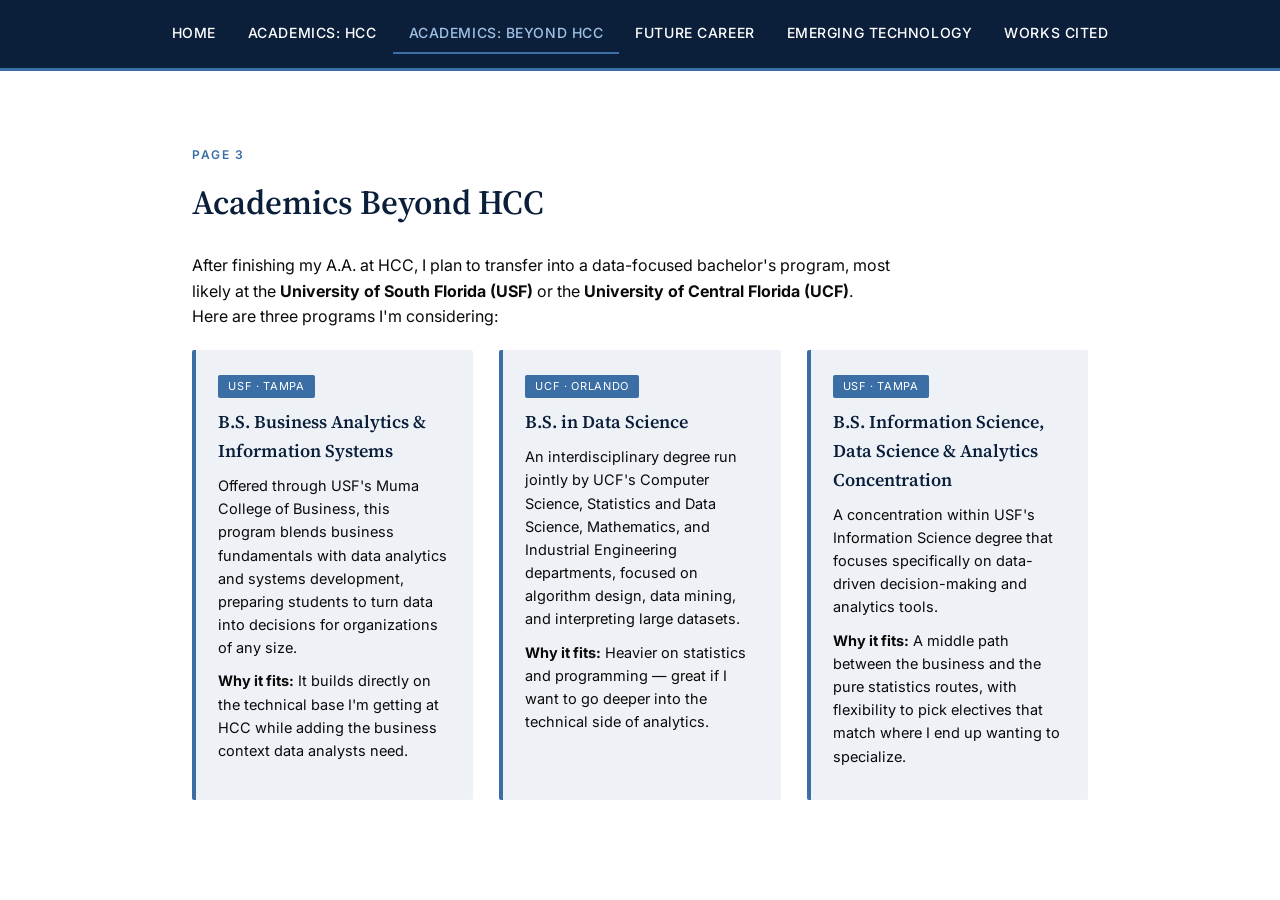
==== academics-beyond.html @ fdd37890 "Add files via upload" ====
<!DOCTYPE html>
<html lang="en">
<head>
<meta charset="UTF-8">
<meta name="viewport" content="width=device-width, initial-scale=1.0">
<title>Academics Beyond HCC | My Academic & Career Portfolio</title>
<link rel="preconnect" href="https://fonts.googleapis.com">
<link href="https://fonts.googleapis.com/css2?family=Source+Serif+4:opsz,wght@8..60,400;8..60,600;8..60,700&family=Inter:wght@400;500;600&display=swap" rel="stylesheet">
<link rel="stylesheet" href="style.css">
</head>
<body>

<nav>
  <a href="index.html">Home</a>
  <a href="academics-hcc.html">Academics: HCC</a>
  <a href="academics-beyond.html" class="active">Academics: Beyond HCC</a>
  <a href="future-career.html">Future Career</a>
  <a href="emerging-tech.html">Emerging Technology</a>
  <a href="works-cited.html">Works Cited</a>
</nav>

<main>
  <span class="eyebrow">Page 3</span>
  <h2>Academics Beyond HCC</h2>
  <p>After finishing my A.A. at HCC, I plan to transfer into a data-focused bachelor's program, most likely at the <strong>University of South Florida (USF)</strong> or the <strong>University of Central Florida (UCF)</strong>. Here are three programs I'm considering:</p>
  <div class="cols3">
    <div class="card">
      <span class="tag">USF · Tampa</span>
      <h3>B.S. Business Analytics & Information Systems</h3>
      <p>Offered through USF's Muma College of Business, this program blends business fundamentals with data analytics and systems development, preparing students to turn data into decisions for organizations of any size.</p>
      <p><strong>Why it fits:</strong> It builds directly on the technical base I'm getting at HCC while adding the business context data analysts need.</p>
    </div>
    <div class="card">
      <span class="tag">UCF · Orlando</span>
      <h3>B.S. in Data Science</h3>
      <p>An interdisciplinary degree run jointly by UCF's Computer Science, Statistics and Data Science, Mathematics, and Industrial Engineering departments, focused on algorithm design, data mining, and interpreting large datasets.</p>
      <p><strong>Why it fits:</strong> Heavier on statistics and programming — great if I want to go deeper into the technical side of analytics.</p>
    </div>
    <div class="card">
      <span class="tag">USF · Tampa</span>
      <h3>B.S. Information Science, Data Science & Analytics Concentration</h3>
      <p>A concentration within USF's Information Science degree that focuses specifically on data-driven decision-making and analytics tools.</p>
      <p><strong>Why it fits:</strong> A middle path between the business and the pure statistics routes, with flexibility to pick electives that match where I end up wanting to specialize.</p>
    </div>
  </div>
</main>

</body>
</html>
---- style.css ----
:root{
  --navy:#0B1F3A;
  --black:#0A0A0A;
  --white:#FFFFFF;
  --steel:#3B6EA5;
  --mist:#EEF2F7;
  --line:#D7DEE7;
  --font-head:'Source Serif 4', serif;
  --font-body:'Inter', sans-serif;
}
*{box-sizing:border-box; margin:0; padding:0;}
body{ font-family:var(--font-body); color:var(--black); background:var(--white); line-height:1.6; }
h1,h2,h3{ font-family:var(--font-head); color:var(--navy); font-weight:600; }
a{ color:var(--steel); }

nav{
  position:sticky; top:0; z-index:10;
  background:var(--navy);
  display:flex; flex-wrap:wrap; justify-content:center;
  padding:14px 10px;
  border-bottom:3px solid var(--steel);
}
nav a{
  color:var(--white); text-decoration:none;
  font-size:14px; letter-spacing:.04em; text-transform:uppercase;
  padding:8px 16px; font-weight:500;
}
nav a.active{ color:#9FC1E6; border-bottom:2px solid var(--steel); }
nav a:hover{ color:#9FC1E6; }

main{ padding:70px 8vw; max-width:1100px; margin:0 auto; min-height:60vh; }

.eyebrow{
  display:inline-block; font-size:12px; letter-spacing:.12em;
  text-transform:uppercase; color:var(--steel); font-weight:600;
  margin-bottom:10px;
}
h2{ font-size:34px; margin-bottom:24px; }
p{ margin-bottom:14px; max-width:70ch; }

#home-hero{
  background:var(--navy); color:var(--white); text-align:center;
  padding:100px 8vw;
}
#home-hero .eyebrow{ color:#9FC1E6; }
#home-hero h1{ color:var(--white); font-size:46px; margin-bottom:10px; }
#home-hero p{ color:#D7E3F0; margin:0 auto 30px; font-size:18px; }
.photo-placeholder{
  width:170px; height:170px; border-radius:50%;
  border:3px solid var(--steel);
  margin:0 auto 26px;
  display:flex; align-items:center; justify-content:center;
  color:#9FC1E6; font-size:13px; background:rgba(255,255,255,.05);
}

.cols3{ display:grid; grid-template-columns:repeat(3,1fr); gap:26px; margin-top:20px; }
.cols2{ display:grid; grid-template-columns:1.1fr .9fr; gap:40px; align-items:start; }
@media(max-width:800px){ .cols3{grid-template-columns:1fr;} .cols2{grid-template-columns:1fr;} }

.card{ background:var(--mist); border-left:4px solid var(--steel); padding:22px; border-radius:2px; }
.card h3{ font-size:18px; margin-bottom:8px; }
.card p{ font-size:14.5px; margin-bottom:10px; }

ul.classes{ list-style:none; }
ul.classes li{
  padding:10px 0 10px 28px; border-bottom:1px solid var(--line);
  position:relative; font-size:15px;
}
ul.classes li::before{ content:"—"; position:absolute; left:0; color:var(--steel); font-weight:700; }

.icon-frame{ background:var(--navy); border-radius:6px; padding:24px; display:flex; align-items:center; justify-content:center; }

.tag{
  display:inline-block; background:var(--steel); color:var(--white);
  font-size:11px; text-transform:uppercase; letter-spacing:.06em;
  padding:3px 10px; border-radius:2px; margin-bottom:10px;
}

footer{ background:var(--black); color:#B9C3D0; padding:50px 8vw; font-size:13px; }
footer h2{ color:var(--white); font-size:22px; }
footer ol{ margin-left:20px; margin-top:16px; }
footer li{ margin-bottom:10px; }
footer a{ color:#9FC1E6; }
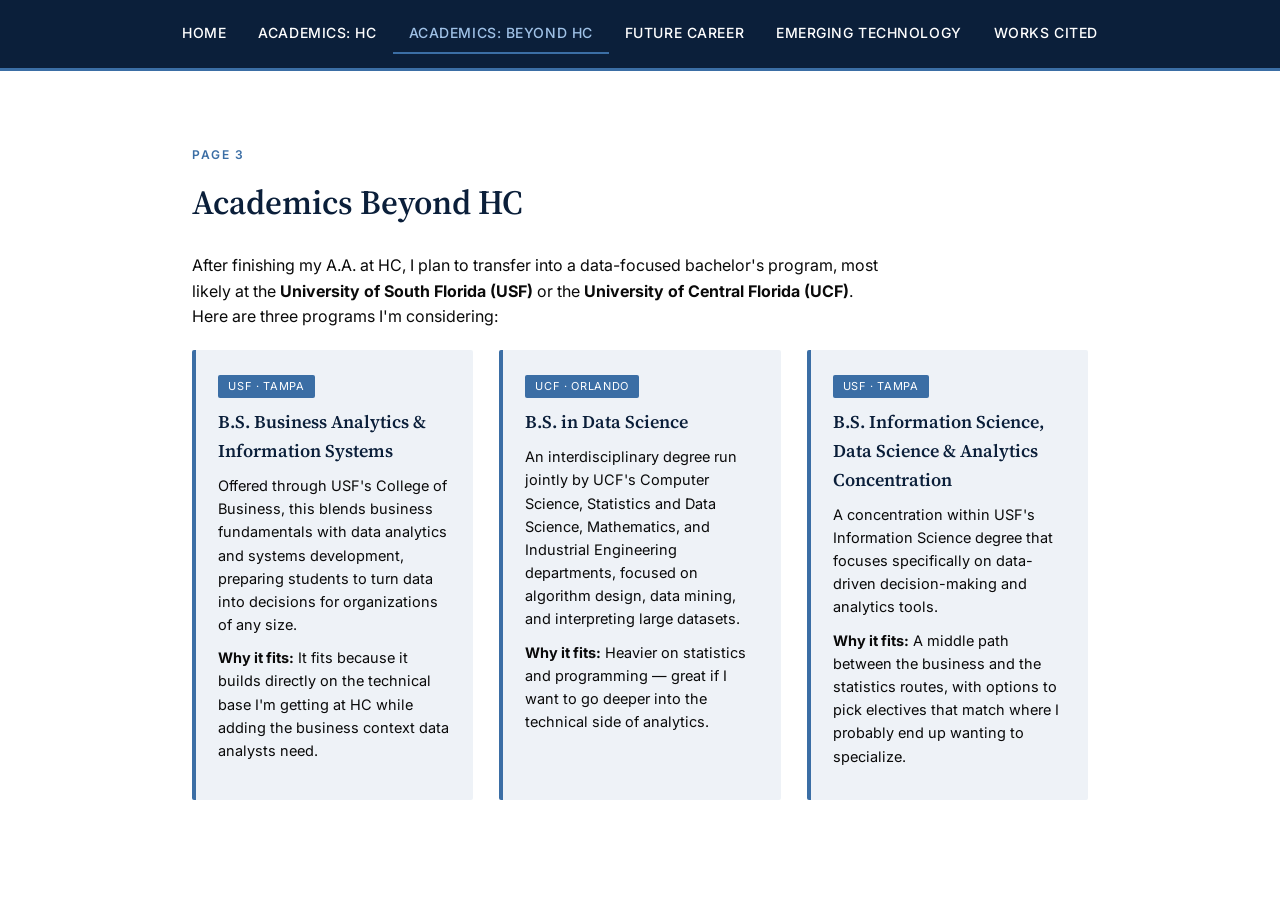
==== commit bcf72146: "Update academics-beyond.html" ====
--- a/academics-beyond.html
+++ b/academics-beyond.html
@@ -3,7 +3,7 @@
 <head>
 <meta charset="UTF-8">
 <meta name="viewport" content="width=device-width, initial-scale=1.0">
-<title>Academics Beyond HCC | My Academic & Career Portfolio</title>
+<title>Academics Beyond HC | Academic & Career Portfolio</title>
 <link rel="preconnect" href="https://fonts.googleapis.com">
 <link href="https://fonts.googleapis.com/css2?family=Source+Serif+4:opsz,wght@8..60,400;8..60,600;8..60,700&family=Inter:wght@400;500;600&display=swap" rel="stylesheet">
 <link rel="stylesheet" href="style.css">
@@ -12,8 +12,8 @@
 
 <nav>
   <a href="index.html">Home</a>
-  <a href="academics-hcc.html">Academics: HCC</a>
-  <a href="academics-beyond.html" class="active">Academics: Beyond HCC</a>
+  <a href="academics-hcc.html">Academics: HC</a>
+  <a href="academics-beyond.html" class="active">Academics: Beyond HC</a>
   <a href="future-career.html">Future Career</a>
   <a href="emerging-tech.html">Emerging Technology</a>
   <a href="works-cited.html">Works Cited</a>
@@ -21,14 +21,14 @@
 
 <main>
   <span class="eyebrow">Page 3</span>
-  <h2>Academics Beyond HCC</h2>
-  <p>After finishing my A.A. at HCC, I plan to transfer into a data-focused bachelor's program, most likely at the <strong>University of South Florida (USF)</strong> or the <strong>University of Central Florida (UCF)</strong>. Here are three programs I'm considering:</p>
+  <h2>Academics Beyond HC</h2>
+  <p>After finishing my A.A. at HC, I plan to transfer into a data-focused bachelor's program, most likely at the <strong>University of South Florida (USF)</strong> or the <strong>University of Central Florida (UCF)</strong>. Here are three programs I'm considering:</p>
   <div class="cols3">
     <div class="card">
       <span class="tag">USF · Tampa</span>
       <h3>B.S. Business Analytics & Information Systems</h3>
-      <p>Offered through USF's Muma College of Business, this program blends business fundamentals with data analytics and systems development, preparing students to turn data into decisions for organizations of any size.</p>
-      <p><strong>Why it fits:</strong> It builds directly on the technical base I'm getting at HCC while adding the business context data analysts need.</p>
+      <p>Offered through USF's College of Business, this blends business fundamentals with data analytics and systems development, preparing students to turn data into decisions for organizations of any size.</p>
+      <p><strong>Why it fits:</strong> It fits because it builds directly on the technical base I'm getting at HC while adding the business context data analysts need.</p>
     </div>
     <div class="card">
       <span class="tag">UCF · Orlando</span>
@@ -40,7 +40,7 @@
       <span class="tag">USF · Tampa</span>
       <h3>B.S. Information Science, Data Science & Analytics Concentration</h3>
       <p>A concentration within USF's Information Science degree that focuses specifically on data-driven decision-making and analytics tools.</p>
-      <p><strong>Why it fits:</strong> A middle path between the business and the pure statistics routes, with flexibility to pick electives that match where I end up wanting to specialize.</p>
+      <p><strong>Why it fits:</strong> A middle path between the business and the statistics routes, with options to pick electives that match where I probably end up wanting to specialize.</p>
     </div>
   </div>
 </main>
